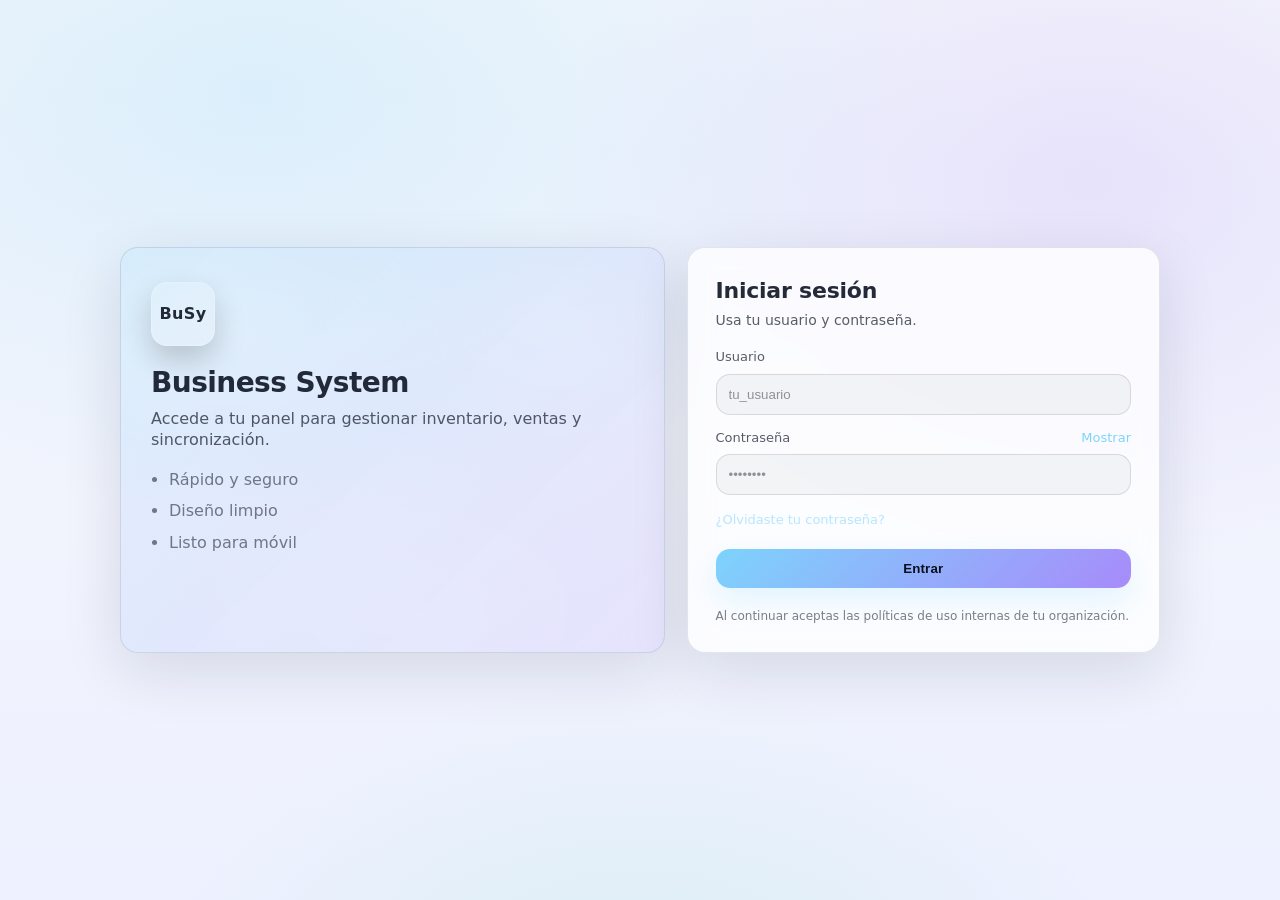
==== static/public/login/index.html @ 7ecbca68 "Inicio de sesion agregado - Version funcional." ====
<!DOCTYPE html>
<html lang="es">
<head>
    <meta charset="UTF-8">
    <meta name="viewport" content="width=device-width, initial-scale=1.0">
    <meta name="color-scheme" content="light dark">
    <meta name="description" content="Inicia sesión en BuSy">
    <title>BuSy · Iniciar sesión</title>
    <link rel="stylesheet" href="./style.css">
    <script defer src="./script.js"></script>
</head>
<body>
    <main class="page">
        <section class="shell" aria-label="Inicio de sesión">
            <aside class="brand" aria-hidden="true">
                <div class="brand__mark" role="presentation">BuSy</div>
                <h1 class="brand__title">Business System</h1>
                <p class="brand__subtitle">Accede a tu panel para gestionar inventario, ventas y sincronización.</p>
                <ul class="brand__bullets">
                    <li>Rápido y seguro</li>
                    <li>Diseño limpio</li>
                    <li>Listo para móvil</li>
                </ul>
            </aside>

            <section class="card" aria-label="Formulario de inicio de sesión">
                <header class="card__header">
                    <h2 class="card__title">Iniciar sesión</h2>
                    <p class="card__hint">Usa tu usuario y contraseña.</p>
                </header>

                <form id="loginForm" class="form" autocomplete="on">
                    <div class="field">
                        <label class="label" for="username">Usuario</label>
                        <input
                            class="input"
                            id="username"
                            name="username"
                            type="text"
                            inputmode="text"
                            autocomplete="username"
                            placeholder="tu_usuario"
                            required
                        >
                    </div>

                    <div class="field">
                        <div class="labelRow">
                            <label class="label" for="password">Contraseña</label>
                            <button class="link" type="button" id="togglePw" aria-controls="password" aria-pressed="false">
                                Mostrar
                            </button>
                        </div>
                        <input
                            class="input"
                            id="password"
                            name="password"
                            type="password"
                            autocomplete="current-password"
                            placeholder="••••••••"
                            required
                        >
                    </div>

                    <div class="row">
                        <a class="link" href="#" aria-disabled="true" tabindex="-1">¿Olvidaste tu contraseña?</a>
                    </div>

                    <div class="alert" id="alert" role="status" aria-live="polite" hidden></div>

                    <button class="btn" id="submitBtn" type="submit">
                        Entrar
                    </button>

                    <p class="footnote">
                        Al continuar aceptas las políticas de uso internas de tu organización.
                    </p>
                </form>
            </section>
        </section>
    </main>
</body>
</html>
---- static/public/login/style.css ----
/* BuSy Login */

:root {
  --bg0: #0b1020;
  --bg1: #0f1730;
  --card: rgba(255, 255, 255, 0.08);
  --cardBorder: rgba(255, 255, 255, 0.12);
  --text: rgba(255, 255, 255, 0.92);
  --muted: rgba(255, 255, 255, 0.7);
  --faint: rgba(255, 255, 255, 0.55);

  --inputBg: rgba(255, 255, 255, 0.08);
  --inputBorder: rgba(255, 255, 255, 0.14);
  --inputFocus: rgba(125, 211, 252, 0.9);

  --accent0: #7dd3fc;
  --accent1: #a78bfa;
  --danger: #fb7185;
  --ok: #34d399;

  --radius: 18px;
  --shadow: 0 18px 60px rgba(0, 0, 0, 0.45);
}

@media (prefers-color-scheme: light) {
  :root {
    --bg0: #f6f7fb;
    --bg1: #eef1ff;
    --card: rgba(255, 255, 255, 0.78);
    --cardBorder: rgba(17, 24, 39, 0.1);
    --text: rgba(17, 24, 39, 0.92);
    --muted: rgba(17, 24, 39, 0.7);
    --faint: rgba(17, 24, 39, 0.55);

    --inputBg: rgba(17, 24, 39, 0.04);
    --inputBorder: rgba(17, 24, 39, 0.12);
    --shadow: 0 18px 60px rgba(17, 24, 39, 0.12);
  }
}

*,
*::before,
*::after {
  box-sizing: border-box;
}

html,
body {
  height: 100%;
}

body {
  margin: 0;
  color: var(--text);
  font-family: ui-sans-serif, system-ui, -apple-system, Segoe UI, Roboto, Helvetica,
    Arial, "Apple Color Emoji", "Segoe UI Emoji";
  line-height: 1.35;
  background:
    radial-gradient(1200px 700px at 20% 10%, rgba(125, 211, 252, 0.22), transparent 60%),
    radial-gradient(1000px 700px at 85% 20%, rgba(167, 139, 250, 0.18), transparent 55%),
    radial-gradient(800px 520px at 50% 110%, rgba(52, 211, 153, 0.10), transparent 60%),
    linear-gradient(180deg, var(--bg0), var(--bg1));
}

.page {
  min-height: 100%;
  display: grid;
  place-items: center;
  padding: 24px;
}

.shell {
  width: min(1040px, 100%);
  display: grid;
  grid-template-columns: 1.15fr 1fr;
  gap: 22px;
  align-items: stretch;
}

.brand {
  position: relative;
  border-radius: var(--radius);
  padding: 34px 30px;
  background: linear-gradient(
    135deg,
    rgba(125, 211, 252, 0.16),
    rgba(167, 139, 250, 0.14)
  );
  border: 1px solid var(--cardBorder);
  box-shadow: var(--shadow);
  overflow: hidden;
}

.brand::before {
  content: "";
  position: absolute;
  inset: -2px;
  background:
    radial-gradient(400px 240px at 20% 20%, rgba(255, 255, 255, 0.20), transparent 60%),
    radial-gradient(420px 260px at 80% 20%, rgba(255, 255, 255, 0.14), transparent 58%),
    radial-gradient(420px 260px at 50% 90%, rgba(255, 255, 255, 0.12), transparent 60%);
  pointer-events: none;
  filter: blur(0.2px);
}

.brand__mark {
  position: relative;
  display: inline-flex;
  align-items: center;
  justify-content: center;
  width: 64px;
  height: 64px;
  border-radius: 16px;
  background: rgba(255, 255, 255, 0.16);
  border: 1px solid rgba(255, 255, 255, 0.18);
  font-weight: 700;
  letter-spacing: 0.02em;
  box-shadow: 0 14px 30px rgba(0, 0, 0, 0.18);
}

.brand__title {
  position: relative;
  margin: 18px 0 6px;
  font-size: 28px;
  letter-spacing: -0.02em;
}

.brand__subtitle {
  position: relative;
  margin: 0 0 18px;
  color: var(--muted);
  max-width: 46ch;
}

.brand__bullets {
  position: relative;
  margin: 0;
  padding: 0 0 0 18px;
  color: var(--faint);
}

.brand__bullets li {
  margin: 10px 0;
}

.card {
  border-radius: var(--radius);
  padding: 28px;
  background: var(--card);
  border: 1px solid var(--cardBorder);
  box-shadow: var(--shadow);
  backdrop-filter: blur(12px);
  -webkit-backdrop-filter: blur(12px);
}

.card__header {
  margin-bottom: 18px;
}

.card__title {
  margin: 0;
  font-size: 22px;
  letter-spacing: -0.01em;
}

.card__hint {
  margin: 6px 0 0;
  color: var(--muted);
  font-size: 14px;
}

.form {
  display: grid;
  gap: 14px;
}

.field {
  display: grid;
  gap: 8px;
}

.labelRow {
  display: flex;
  align-items: center;
  justify-content: space-between;
  gap: 12px;
}

.label {
  font-size: 13px;
  color: var(--muted);
}

.input {
  width: 100%;
  appearance: none;
  border: 1px solid var(--inputBorder);
  background: var(--inputBg);
  border-radius: 14px;
  padding: 12px 12px;
  color: var(--text);
  outline: none;
  transition: border-color 120ms ease, box-shadow 120ms ease, background 120ms ease;
}

.input::placeholder {
  color: rgba(255, 255, 255, 0.45);
}

@media (prefers-color-scheme: light) {
  .input::placeholder {
    color: rgba(17, 24, 39, 0.45);
  }
}

.input:focus {
  border-color: rgba(125, 211, 252, 0.55);
  box-shadow: 0 0 0 4px rgba(125, 211, 252, 0.18);
}

.row {
  display: flex;
  align-items: center;
  justify-content: space-between;
  gap: 12px;
  margin-top: 2px;
}

.checkbox {
  display: inline-flex;
  align-items: center;
  gap: 10px;
  font-size: 13px;
  color: var(--muted);
  user-select: none;
}

.checkbox input {
  width: 16px;
  height: 16px;
  accent-color: var(--accent0);
}

.link {
  background: transparent;
  border: none;
  padding: 0;
  color: var(--accent0);
  font: inherit;
  font-size: 13px;
  cursor: pointer;
  text-decoration: none;
}

.link[aria-disabled="true"] {
  opacity: 0.55;
  cursor: default;
}

.link:hover {
  text-decoration: underline;
  text-underline-offset: 3px;
}

.btn {
  margin-top: 6px;
  width: 100%;
  border: 0;
  border-radius: 14px;
  padding: 12px 14px;
  color: #0b1020;
  font-weight: 700;
  letter-spacing: 0.01em;
  cursor: pointer;
  background: linear-gradient(135deg, var(--accent0), var(--accent1));
  box-shadow: 0 12px 30px rgba(125, 211, 252, 0.22);
  transition: transform 90ms ease, filter 120ms ease, box-shadow 120ms ease;
}

.btn:hover {
  filter: brightness(1.03);
  box-shadow: 0 14px 34px rgba(125, 211, 252, 0.26);
}

.btn:active {
  transform: translateY(1px);
}

.btn:disabled {
  cursor: wait;
  opacity: 0.85;
  filter: grayscale(0.1);
}

.alert {
  border-radius: 14px;
  padding: 10px 12px;
  border: 1px solid rgba(251, 113, 133, 0.32);
  background: rgba(251, 113, 133, 0.12);
  color: rgba(255, 255, 255, 0.92);
  font-size: 13px;
}

@media (prefers-color-scheme: light) {
  .alert {
    color: rgba(17, 24, 39, 0.92);
  }
}

.footnote {
  margin: 6px 0 0;
  font-size: 12px;
  color: var(--faint);
}

@media (max-width: 860px) {
  .shell {
    grid-template-columns: 1fr;
  }
  .brand {
    padding: 26px 22px;
  }
  .card {
    padding: 22px;
  }
}

@media (max-width: 420px) {
  .page {
    padding: 16px;
  }
  .row {
    flex-direction: column;
    align-items: flex-start;
  }
  .brand__title {
    font-size: 24px;
  }
}
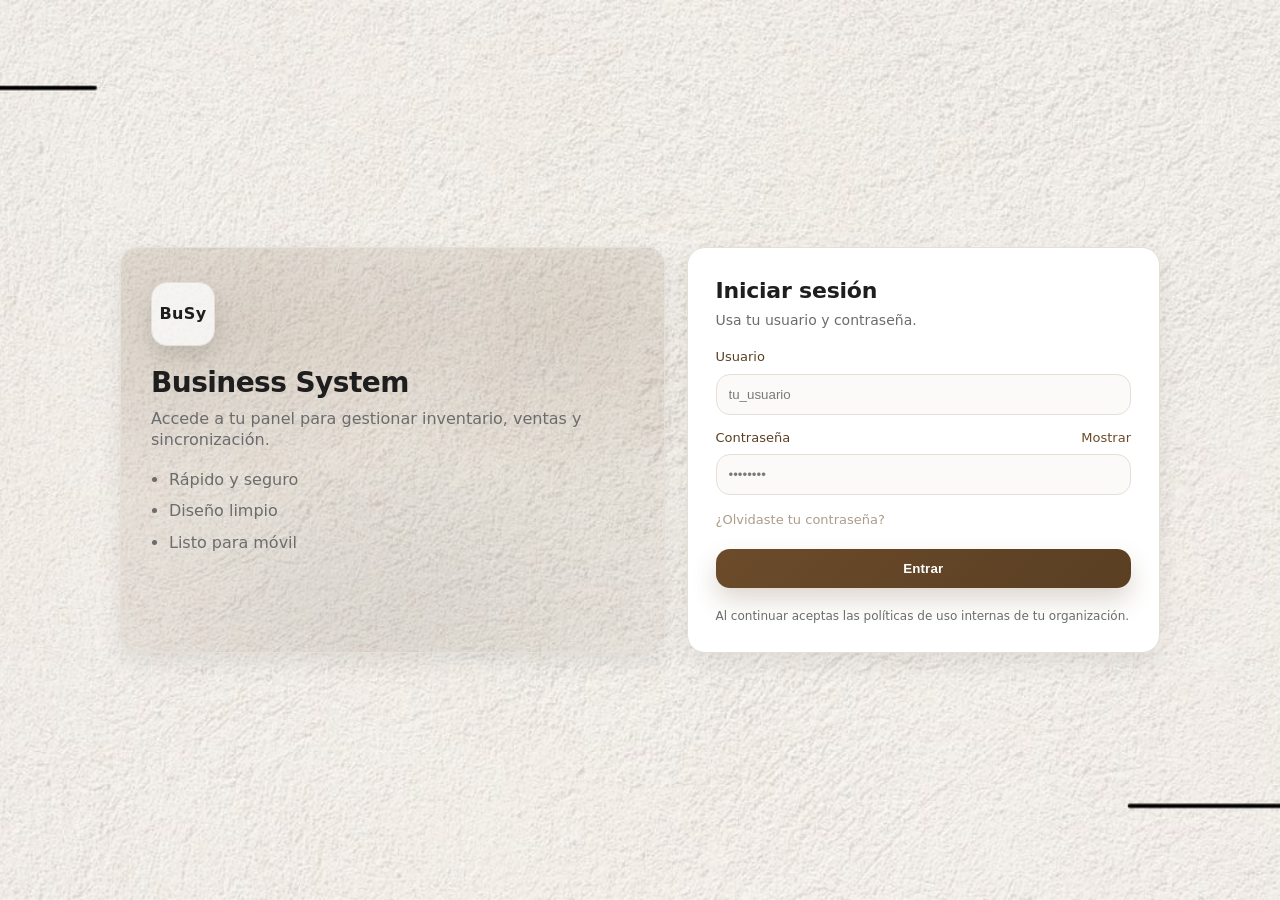
==== commit b3598ef4: "/userconf modificado, falta eliminacion de usuarios" ====
--- a/static/public/login/index.html
+++ b/static/public/login/index.html
@@ -6,7 +6,16 @@
     <meta name="color-scheme" content="light dark">
     <meta name="description" content="Inicia sesión en BuSy">
     <title>BuSy · Iniciar sesión</title>
+    <link rel="preload" as="image" href="./background.jpg">
     <link rel="stylesheet" href="./style.css">
+    <style>
+      main.page {
+        background-image: url("./background.jpg");
+        background-size: cover;
+        background-position: center;
+        background-repeat: no-repeat;
+      }
+    </style>
     <script defer src="./script.js"></script>
 </head>
 <body>
--- a/static/public/login/style.css
+++ b/static/public/login/style.css
@@ -1,41 +1,26 @@
 /* BuSy Login */
 
 :root {
-  --bg0: #0b1020;
-  --bg1: #0f1730;
-  --card: rgba(255, 255, 255, 0.08);
-  --cardBorder: rgba(255, 255, 255, 0.12);
-  --text: rgba(255, 255, 255, 0.92);
-  --muted: rgba(255, 255, 255, 0.7);
-  --faint: rgba(255, 255, 255, 0.55);
-
-  --inputBg: rgba(255, 255, 255, 0.08);
-  --inputBorder: rgba(255, 255, 255, 0.14);
-  --inputFocus: rgba(125, 211, 252, 0.9);
-
-  --accent0: #7dd3fc;
-  --accent1: #a78bfa;
-  --danger: #fb7185;
-  --ok: #34d399;
+  /* Palette from /userconf */
+  --bg0: #f4f1ec;
+  --bg1: #f4f1ec;
+  --card: #ffffff;
+  --cardBorder: #e6dfd6;
+  --text: #1e1e1e;
+  --muted: #6c6c6c;
+  --faint: #6c6c6c;
+
+  --inputBg: #fbfaf8;
+  --inputBorder: #e6dfd6;
+  --inputFocus: rgba(107, 75, 42, 0.35);
+
+  --accent0: #6b4b2a;
+  --accent1: #5a3f23;
+  --danger: #8a2f2f;
+  --ok: #2f7a52;
 
   --radius: 18px;
-  --shadow: 0 18px 60px rgba(0, 0, 0, 0.45);
-}
-
-@media (prefers-color-scheme: light) {
-  :root {
-    --bg0: #f6f7fb;
-    --bg1: #eef1ff;
-    --card: rgba(255, 255, 255, 0.78);
-    --cardBorder: rgba(17, 24, 39, 0.1);
-    --text: rgba(17, 24, 39, 0.92);
-    --muted: rgba(17, 24, 39, 0.7);
-    --faint: rgba(17, 24, 39, 0.55);
-
-    --inputBg: rgba(17, 24, 39, 0.04);
-    --inputBorder: rgba(17, 24, 39, 0.12);
-    --shadow: 0 18px 60px rgba(17, 24, 39, 0.12);
-  }
+  --shadow: 0 10px 24px rgba(0, 0, 0, 0.08);
 }
 
 *,
@@ -55,11 +40,7 @@
   font-family: ui-sans-serif, system-ui, -apple-system, Segoe UI, Roboto, Helvetica,
     Arial, "Apple Color Emoji", "Segoe UI Emoji";
   line-height: 1.35;
-  background:
-    radial-gradient(1200px 700px at 20% 10%, rgba(125, 211, 252, 0.22), transparent 60%),
-    radial-gradient(1000px 700px at 85% 20%, rgba(167, 139, 250, 0.18), transparent 55%),
-    radial-gradient(800px 520px at 50% 110%, rgba(52, 211, 153, 0.10), transparent 60%),
-    linear-gradient(180deg, var(--bg0), var(--bg1));
+  background: var(--bg0);
 }
 
 .page {
@@ -67,6 +48,7 @@
   display: grid;
   place-items: center;
   padding: 24px;
+  background: transparent;
 }
 
 .shell {
@@ -83,8 +65,8 @@
   padding: 34px 30px;
   background: linear-gradient(
     135deg,
-    rgba(125, 211, 252, 0.16),
-    rgba(167, 139, 250, 0.14)
+    rgba(107, 75, 42, 0.10),
+    rgba(90, 63, 35, 0.08)
   );
   border: 1px solid var(--cardBorder);
   box-shadow: var(--shadow);
@@ -96,9 +78,9 @@
   position: absolute;
   inset: -2px;
   background:
-    radial-gradient(400px 240px at 20% 20%, rgba(255, 255, 255, 0.20), transparent 60%),
-    radial-gradient(420px 260px at 80% 20%, rgba(255, 255, 255, 0.14), transparent 58%),
-    radial-gradient(420px 260px at 50% 90%, rgba(255, 255, 255, 0.12), transparent 60%);
+    radial-gradient(400px 240px at 20% 20%, rgba(107, 75, 42, 0.10), transparent 60%),
+    radial-gradient(420px 260px at 80% 20%, rgba(90, 63, 35, 0.08), transparent 58%),
+    radial-gradient(420px 260px at 50% 90%, rgba(0, 0, 0, 0.04), transparent 60%);
   pointer-events: none;
   filter: blur(0.2px);
 }
@@ -111,11 +93,11 @@
   width: 64px;
   height: 64px;
   border-radius: 16px;
-  background: rgba(255, 255, 255, 0.16);
-  border: 1px solid rgba(255, 255, 255, 0.18);
+  background: rgba(255, 255, 255, 0.75);
+  border: 1px solid var(--cardBorder);
   font-weight: 700;
   letter-spacing: 0.02em;
-  box-shadow: 0 14px 30px rgba(0, 0, 0, 0.18);
+  box-shadow: 0 10px 20px rgba(0, 0, 0, 0.12);
 }
 
 .brand__title {
@@ -149,8 +131,6 @@
   background: var(--card);
   border: 1px solid var(--cardBorder);
   box-shadow: var(--shadow);
-  backdrop-filter: blur(12px);
-  -webkit-backdrop-filter: blur(12px);
 }
 
 .card__header {
@@ -188,7 +168,7 @@
 
 .label {
   font-size: 13px;
-  color: var(--muted);
+  color: var(--accent1);
 }
 
 .input {
@@ -204,18 +184,12 @@
 }
 
 .input::placeholder {
-  color: rgba(255, 255, 255, 0.45);
-}
-
-@media (prefers-color-scheme: light) {
-  .input::placeholder {
-    color: rgba(17, 24, 39, 0.45);
-  }
+  color: rgba(108, 108, 108, 0.9);
 }
 
 .input:focus {
-  border-color: rgba(125, 211, 252, 0.55);
-  box-shadow: 0 0 0 4px rgba(125, 211, 252, 0.18);
+  border-color: rgba(107, 75, 42, 0.45);
+  box-shadow: 0 0 0 4px rgba(107, 75, 42, 0.16);
 }
 
 .row {
@@ -268,18 +242,18 @@
   border: 0;
   border-radius: 14px;
   padding: 12px 14px;
-  color: #0b1020;
+  color: #ffffff;
   font-weight: 700;
   letter-spacing: 0.01em;
   cursor: pointer;
   background: linear-gradient(135deg, var(--accent0), var(--accent1));
-  box-shadow: 0 12px 30px rgba(125, 211, 252, 0.22);
+  box-shadow: 0 12px 24px rgba(107, 75, 42, 0.22);
   transition: transform 90ms ease, filter 120ms ease, box-shadow 120ms ease;
 }
 
 .btn:hover {
   filter: brightness(1.03);
-  box-shadow: 0 14px 34px rgba(125, 211, 252, 0.26);
+  box-shadow: 0 14px 28px rgba(107, 75, 42, 0.26);
 }
 
 .btn:active {
@@ -295,16 +269,10 @@
 .alert {
   border-radius: 14px;
   padding: 10px 12px;
-  border: 1px solid rgba(251, 113, 133, 0.32);
-  background: rgba(251, 113, 133, 0.12);
-  color: rgba(255, 255, 255, 0.92);
+  border: 1px solid rgba(138, 47, 47, 0.22);
+  background: #fff4f4;
+  color: #8a2f2f;
   font-size: 13px;
-}
-
-@media (prefers-color-scheme: light) {
-  .alert {
-    color: rgba(17, 24, 39, 0.92);
-  }
 }
 
 .footnote {
